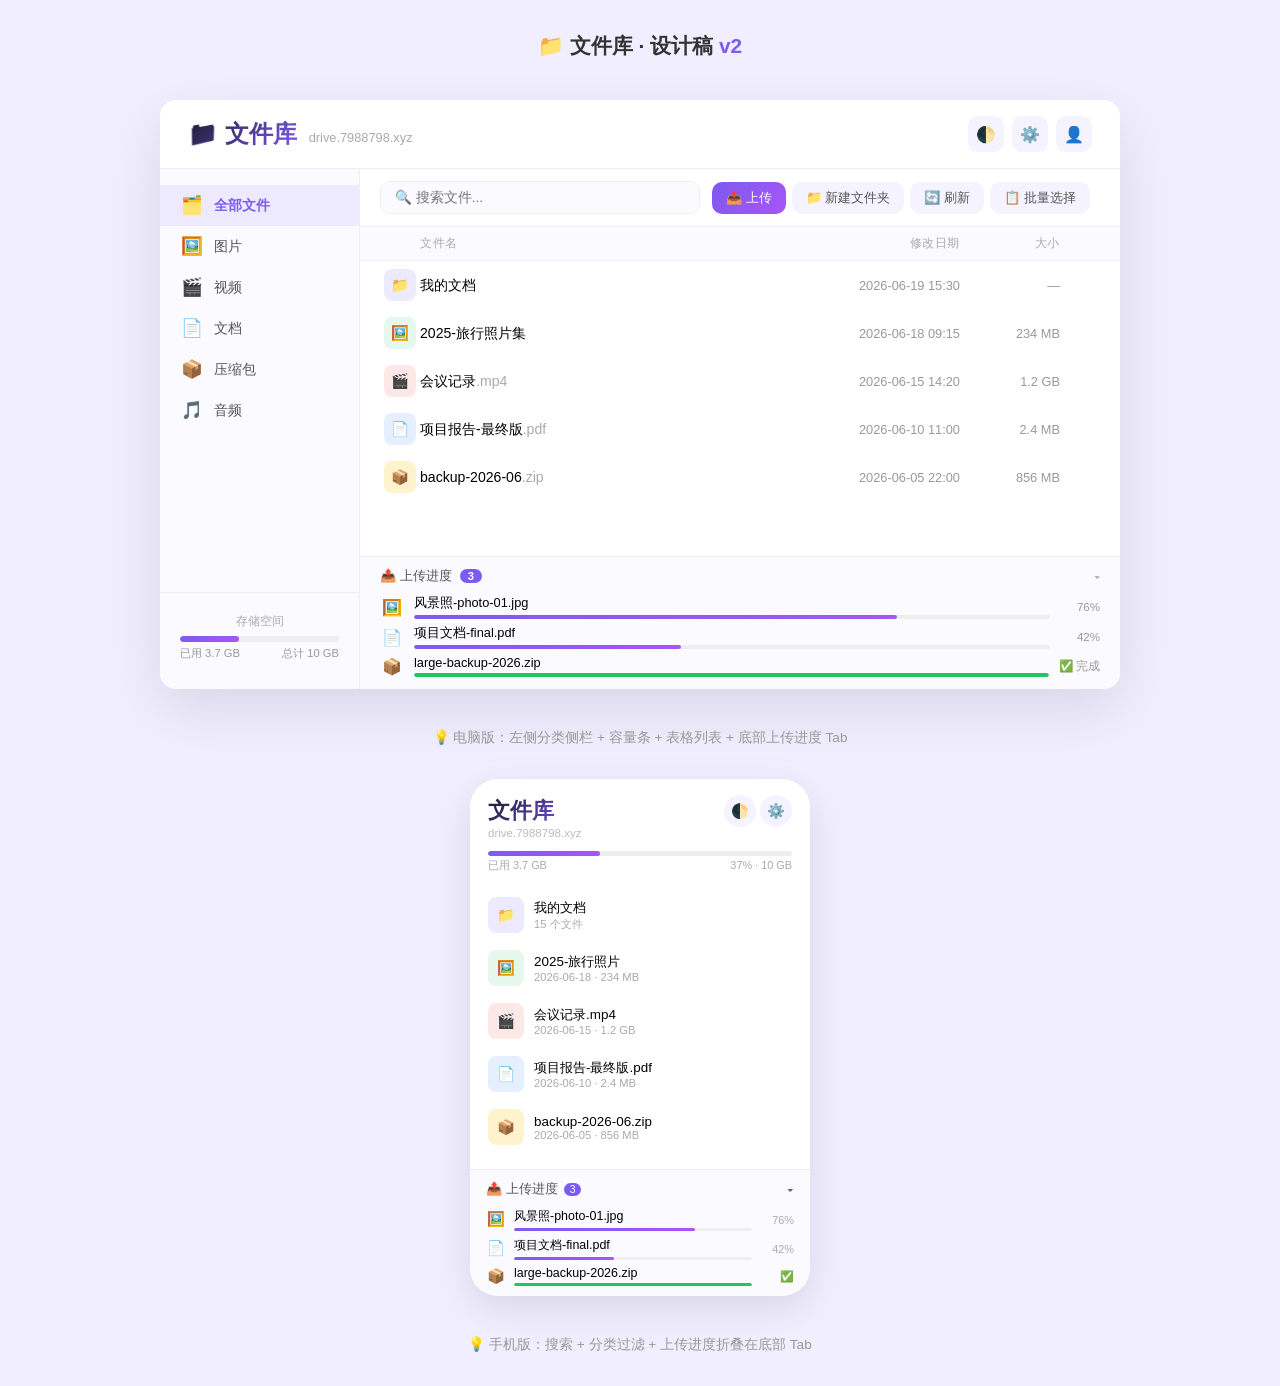
==== 设计稿.html @ 17802f46 "refactor: glassmorphism purple theme + table layout + upload tab + concurrent upload" ====
<!DOCTYPE html>
<html lang="zh-CN">
<head>
<meta charset="UTF-8">
<meta name="viewport" content="width=device-width, initial-scale=1.0">
<title>文件库 · 设计稿 v2</title>
<style>
* { margin: 0; padding: 0; box-sizing: border-box; }
body {
  font-family: -apple-system, BlinkMacSystemFont, "Segoe UI", sans-serif;
  background: #f0eeff;
  padding: 32px;
  display: flex;
  flex-direction: column;
  align-items: center;
  gap: 32px;
}

h2 { font-size: 1.3rem; color: #333; margin-bottom: 8px; }
h2 span { color: #7c5bf0; }

/* ===== Desktop Frame ===== */
.desktop {
  width: 960px;
  background: #fff;
  border-radius: 16px;
  box-shadow: 0 20px 60px rgba(0,0,0,0.1);
  overflow: hidden;
  display: flex;
  flex-direction: column;
}

/* Title Bar */
.d-title-bar {
  display: flex;
  align-items: center;
  justify-content: space-between;
  padding: 16px 28px;
  border-bottom: 1px solid #eee;
}
.d-title-left { display: flex; align-items: baseline; gap: 12px; }
.d-title-left h1 { font-size: 1.5rem; font-weight: 700; background: linear-gradient(135deg, #1a1a2e, #7c5bf0); -webkit-background-clip: text; -webkit-text-fill-color: transparent; }
.d-title-left .domain { font-size: 0.8rem; color: #aaa; }
.d-title-right { display: flex; gap: 8px; }
.d-title-right button {
  width: 36px; height: 36px; border-radius: 10px; border: none; background: #f5f3ff;
  cursor: pointer; display: flex; align-items: center; justify-content: center;
  font-size: 1rem; transition: background 0.2s;
}
.d-title-right button:hover { background: #edeaff; }

/* Main Layout: sidebar + content */
.d-body { display: flex; min-height: 520px; }

/* Sidebar */
.d-sidebar {
  width: 200px;
  background: #fafaff;
  border-right: 1px solid #eee;
  padding: 16px 0;
  display: flex;
  flex-direction: column;
}
.d-sidebar-item {
  display: flex;
  align-items: center;
  gap: 10px;
  padding: 10px 20px;
  font-size: 0.88rem;
  color: #555;
  cursor: pointer;
  transition: all 0.15s;
  border: none;
  background: none;
  text-align: left;
}
.d-sidebar-item:hover { background: #f0eeff; color: #7c5bf0; }
.d-sidebar-item.active { background: #edeaff; color: #7c5bf0; font-weight: 600; }
.d-sidebar-item .icon { font-size: 1.1rem; width: 24px; text-align: center; }

.d-sidebar-spacer { flex: 1; }

/* Storage in sidebar */
.sidebar-storage {
  padding: 12px 20px;
  border-top: 1px solid #eee;
}
.sidebar-storage .label { font-size: 0.75rem; color: #aaa; margin-bottom: 6px; }
.sidebar-storage .bar { height: 6px; background: #eee; border-radius: 3px; overflow: hidden; }
.sidebar-storage .bar div {
  height: 100%; width: 37%;
  background: linear-gradient(90deg, #7c5bf0, #a855f7);
  border-radius: 3px;
}
.sidebar-storage .nums { font-size: 0.7rem; color: #999; margin-top: 4px; display: flex; justify-content: space-between; }

/* Content */
.d-content { flex: 1; display: flex; flex-direction: column; overflow: hidden; }

/* Search + Actions */
.d-toolbar {
  display: flex;
  align-items: center;
  gap: 12px;
  padding: 12px 20px;
  border-bottom: 1px solid #f0eeff;
}
.d-toolbar input {
  flex: 1; max-width: 320px;
  padding: 8px 14px;
  border: 1px solid #eee;
  border-radius: 10px;
  background: #fafaff;
  font-size: 0.85rem;
  outline: none;
}
.d-toolbar input:focus { border-color: #7c5bf0; background: #fff; }

.d-toolbar-btns { display: flex; gap: 6px; }
.d-toolbar-btns button {
  padding: 7px 14px;
  border-radius: 10px;
  border: none;
  background: #f5f3ff;
  cursor: pointer;
  font-size: 0.82rem;
  color: #555;
  display: flex;
  align-items: center;
  gap: 4px;
  transition: all 0.15s;
  white-space: nowrap;
}
.d-toolbar-btns button:hover { background: #edeaff; color: #7c5bf0; }
.d-toolbar-btns button.primary { background: linear-gradient(135deg, #7c5bf0, #a855f7); color: #fff; }

/* File Table */
.d-table {
  flex: 1;
  overflow-y: auto;
}
.d-table-header {
  display: flex;
  padding: 8px 20px;
  font-size: 0.75rem;
  color: #aaa;
  text-transform: uppercase;
  letter-spacing: 0.05em;
  border-bottom: 1px solid #f0eeff;
  background: #fafaff;
}
.d-table-header > div:nth-child(1) { flex: 0 0 40px; } /* icon */
.d-table-header > div:nth-child(2) { flex: 1; }        /* name */
.d-table-header > div:nth-child(3) { flex: 0 0 140px; text-align: right; } /* date */
.d-table-header > div:nth-child(4) { flex: 0 0 100px; text-align: right; } /* size */
.d-table-header > div:nth-child(5) { flex: 0 0 40px; }  /* more */

.d-table-row {
  display: flex;
  align-items: center;
  padding: 8px 20px;
  transition: background 0.15s;
  cursor: pointer;
}
.d-table-row:hover { background: #f8f7ff; }
.d-table-row > div:nth-child(1) { flex: 0 0 40px; display: flex; justify-content: center; }
.d-table-row > div:nth-child(2) { flex: 1; min-width: 0; }
.d-table-row > div:nth-child(3) { flex: 0 0 140px; text-align: right; font-size: 0.8rem; color: #999; }
.d-table-row > div:nth-child(4) { flex: 0 0 100px; text-align: right; font-size: 0.8rem; color: #999; }
.d-table-row > div:nth-child(5) { flex: 0 0 40px; display: flex; justify-content: center; }

.file-icon { width: 32px; height: 32px; border-radius: 8px; display: flex; align-items: center; justify-content: center; font-size: 0.9rem; }
.file-icon.folder { background: #edeaff; }
.file-icon.image { background: #e6f7ed; }
.file-icon.video { background: #fde8e8; }
.file-icon.doc { background: #e6effd; }
.file-icon.zip { background: #fef3cd; }

.file-name { font-weight: 500; font-size: 0.88rem; }
.file-name .ext { color: #aaa; }

.d-table-more {
  width: 28px; height: 28px; border-radius: 50%; border: none;
  background: transparent; cursor: pointer; opacity: 0;
  color: #ccc; display: flex; align-items: center; justify-content: center;
  transition: all 0.15s;
}
.d-table-row:hover .d-table-more { opacity: 1; }
.d-table-more:hover { background: #f0eeff; color: #555; }

/* ===== Bottom Upload Tab ===== */
.d-upload-tab {
  border-top: 1px solid #eee;
  background: #fafaff;
}
.d-upload-tab-header {
  display: flex;
  align-items: center;
  justify-content: space-between;
  padding: 10px 20px;
  cursor: pointer;
  user-select: none;
}
.d-upload-tab-header:hover { background: #f5f3ff; }
.d-upload-tab-header .left { display: flex; align-items: center; gap: 8px; font-size: 0.82rem; color: #555; }
.d-upload-tab-header .left .badge {
  background: #7c5bf0; color: #fff; font-size: 0.7rem;
  padding: 1px 8px; border-radius: 10px; font-weight: 600;
}
.d-upload-tab-header .arrow { font-size: 0.8rem; color: #aaa; transition: transform 0.2s; }
.d-upload-tab-header .arrow.open { transform: rotate(180deg); }

.d-upload-tab-body {
  display: flex;
  flex-direction: column;
  gap: 6px;
  padding: 0 20px 12px;
}
.d-upload-item {
  display: flex;
  align-items: center;
  gap: 10px;
}
.d-upload-item-icon { font-size: 1rem; width: 24px; text-align: center; flex-shrink: 0; }
.d-upload-item-info { flex: 1; min-width: 0; }
.d-upload-item-name { font-size: 0.8rem; white-space: nowrap; overflow: hidden; text-overflow: ellipsis; }
.d-upload-item-bar { height: 4px; background: #eee; border-radius: 2px; margin-top: 3px; overflow: hidden; }
.d-upload-item-bar > div {
  height: 100%;
  width: var(--p, 0%);
  background: linear-gradient(90deg, #7c5bf0, #a855f7);
  border-radius: 2px;
  transition: width 0.3s;
}
.d-upload-item-bar > div.done { background: #22c55e; }
.d-upload-item-status { font-size: 0.72rem; color: #999; flex-shrink: 0; min-width: 40px; text-align: right; }

/* ===== Mobile Frame (reference) ===== */
.mobile-row {
  display: flex;
  gap: 32px;
  align-items: flex-start;
}
.mobile {
  width: 340px;
  background: #fff;
  border-radius: 28px;
  box-shadow: 0 12px 40px rgba(0,0,0,0.1);
  overflow: hidden;
  display: flex;
  flex-direction: column;
}

/* Mobile Title */
.m-title-bar {
  padding: 16px 18px 8px;
  display: flex;
  justify-content: space-between;
  align-items: flex-start;
}
.m-title-left h1 { font-size: 1.4rem; font-weight: 700; background: linear-gradient(135deg, #1a1a2e, #7c5bf0); -webkit-background-clip: text; -webkit-text-fill-color: transparent; }
.m-title-left p { font-size: 0.72rem; color: #bbb; margin-top: 1px; }
.m-title-right { display: flex; gap: 4px; }
.m-title-right button {
  width: 32px; height: 32px; border-radius: 50%; border: none; background: #f5f3ff;
  cursor: pointer; display: flex; align-items: center; justify-content: center; font-size: 0.9rem;
}

/* Mobile Storage */
.m-storage { padding: 4px 18px 12px; }
.m-storage .bar { height: 5px; background: #eee; border-radius: 3px; overflow: hidden; }
.m-storage .bar div { height: 100%; width: 37%; background: linear-gradient(90deg, #7c5bf0, #a855f7); border-radius: 3px; }
.m-storage .nums { display: flex; justify-content: space-between; font-size: 0.68rem; color: #aaa; margin-top: 3px; }

/* Mobile File List */
.m-list { padding: 4px 10px 16px; display: flex; flex-direction: column; gap: 1px; }
.m-item {
  display: flex; align-items: center; gap: 10px; padding: 8px 8px; border-radius: 10px;
  transition: background 0.15s; cursor: pointer;
}
.m-item:hover { background: #f8f7ff; }
.m-item .icon { width: 36px; height: 36px; border-radius: 8px; display: flex; align-items: center; justify-content: center; font-size: 0.9rem; flex-shrink: 0; }
.m-item .icon.folder { background: #edeaff; }
.m-item .info { flex: 1; min-width: 0; }
.m-item .info .name { font-size: 0.84rem; font-weight: 500; white-space: nowrap; overflow: hidden; text-overflow: ellipsis; }
.m-item .info .meta { font-size: 0.7rem; color: #aaa; }
.m-item .more { opacity: 0; width: 24px; height: 24px; border-radius: 50%; border: none; background: transparent; cursor: pointer; color: #ccc; display: flex; align-items: center; justify-content: center; }
.m-item:hover .more { opacity: 1; }

/* Mobile Bottom Upload Tab */
.m-upload-tab {
  border-top: 1px solid #eee;
  background: #fafaff;
}
.m-upload-tab-header {
  display: flex; align-items: center; justify-content: space-between;
  padding: 10px 16px; cursor: pointer; font-size: 0.82rem; color: #555;
}
.m-upload-tab-header .left { display: flex; align-items: center; gap: 6px; }
.m-upload-tab-header .badge { background: #7c5bf0; color: #fff; font-size: 0.65rem; padding: 1px 6px; border-radius: 8px; }

.m-upload-tab-body { padding: 0 16px 10px; display: flex; flex-direction: column; gap: 6px; }
.m-upload-item { display: flex; align-items: center; gap: 8px; }
.m-upload-item .icon { font-size: 0.9rem; width: 20px; text-align: center; }
.m-upload-item .info { flex: 1; min-width: 0; }
.m-upload-item .info .name { font-size: 0.78rem; white-space: nowrap; overflow: hidden; text-overflow: ellipsis; }
.m-upload-item .info .bar { height: 3px; background: #eee; border-radius: 2px; margin-top: 3px; overflow: hidden; }
.m-upload-item .info .bar div { height: 100%; width: var(--p, 0%); background: linear-gradient(90deg, #7c5bf0, #a855f7); border-radius: 2px; }
.m-upload-item .status { font-size: 0.68rem; color: #aaa; min-width: 34px; text-align: right; }

.label { text-align: center; font-size: 0.85rem; color: #999; margin-top: 8px; }
.label strong { color: #7c5bf0; }
</style>
</head>
<body>
  <h2>📁 文件库 · 设计稿 <span>v2</span></h2>

  <!-- Desktop Version -->
  <div class="desktop">
    <!-- Title Bar -->
    <div class="d-title-bar">
      <div class="d-title-left">
        <h1>📁 文件库</h1>
        <span class="domain">drive.7988798.xyz</span>
      </div>
      <div class="d-title-right">
        <button>🌓</button>
        <button>⚙️</button>
        <button>👤</button>
      </div>
    </div>

    <!-- Body -->
    <div class="d-body">
      <!-- Sidebar -->
      <div class="d-sidebar">
        <button class="d-sidebar-item active"><span class="icon">🗂️</span> 全部文件</button>
        <button class="d-sidebar-item"><span class="icon">🖼️</span> 图片</button>
        <button class="d-sidebar-item"><span class="icon">🎬</span> 视频</button>
        <button class="d-sidebar-item"><span class="icon">📄</span> 文档</button>
        <button class="d-sidebar-item"><span class="icon">📦</span> 压缩包</button>
        <button class="d-sidebar-item"><span class="icon">🎵</span> 音频</button>
        <div class="d-sidebar-spacer"></div>
        <div class="sidebar-storage">
          <div class="label">存储空间</div>
          <div class="bar"><div></div></div>
          <div class="nums"><span>已用 3.7 GB</span><span>总计 10 GB</span></div>
        </div>
      </div>

      <!-- Content -->
      <div class="d-content">
        <!-- Toolbar -->
        <div class="d-toolbar">
          <input type="text" placeholder="🔍 搜索文件..." />
          <div class="d-toolbar-btns">
            <button class="primary">📤 上传</button>
            <button>📁 新建文件夹</button>
            <button>🔄 刷新</button>
            <button>📋 批量选择</button>
          </div>
        </div>

        <!-- Table -->
        <div class="d-table">
          <div class="d-table-header">
            <div></div>
            <div>文件名</div>
            <div>修改日期</div>
            <div>大小</div>
            <div></div>
          </div>
          <div class="d-table-row">
            <div><span class="file-icon folder">📁</span></div>
            <div><span class="file-name">我的文档</span></div>
            <div>2026-06-19 15:30</div>
            <div>—</div>
            <div><button class="d-table-more">⋯</button></div>
          </div>
          <div class="d-table-row">
            <div><span class="file-icon image">🖼️</span></div>
            <div><span class="file-name">2025-旅行照片集</span></div>
            <div>2026-06-18 09:15</div>
            <div>234 MB</div>
            <div><button class="d-table-more">⋯</button></div>
          </div>
          <div class="d-table-row">
            <div><span class="file-icon video">🎬</span></div>
            <div><span class="file-name">会议记录<span class="ext">.mp4</span></span></div>
            <div>2026-06-15 14:20</div>
            <div>1.2 GB</div>
            <div><button class="d-table-more">⋯</button></div>
          </div>
          <div class="d-table-row">
            <div><span class="file-icon doc">📄</span></div>
            <div><span class="file-name">项目报告-最终版<span class="ext">.pdf</span></span></div>
            <div>2026-06-10 11:00</div>
            <div>2.4 MB</div>
            <div><button class="d-table-more">⋯</button></div>
          </div>
          <div class="d-table-row">
            <div><span class="file-icon zip">📦</span></div>
            <div><span class="file-name">backup-2026-06<span class="ext">.zip</span></span></div>
            <div>2026-06-05 22:00</div>
            <div>856 MB</div>
            <div><button class="d-table-more">⋯</button></div>
          </div>
        </div>

        <!-- Bottom Upload Tab -->
        <div class="d-upload-tab">
          <div class="d-upload-tab-header">
            <div class="left">
              📤 上传进度 <span class="badge">3</span>
            </div>
            <span class="arrow">▾</span>
          </div>
          <div class="d-upload-tab-body">
            <div class="d-upload-item">
              <span class="d-upload-item-icon">🖼️</span>
              <div class="d-upload-item-info">
                <div class="d-upload-item-name">风景照-photo-01.jpg</div>
                <div class="d-upload-item-bar"><div style="--p: 76%"></div></div>
              </div>
              <span class="d-upload-item-status">76%</span>
            </div>
            <div class="d-upload-item">
              <span class="d-upload-item-icon">📄</span>
              <div class="d-upload-item-info">
                <div class="d-upload-item-name">项目文档-final.pdf</div>
                <div class="d-upload-item-bar"><div style="--p: 42%"></div></div>
              </div>
              <span class="d-upload-item-status">42%</span>
            </div>
            <div class="d-upload-item">
              <span class="d-upload-item-icon">📦</span>
              <div class="d-upload-item-info">
                <div class="d-upload-item-name">large-backup-2026.zip</div>
                <div class="d-upload-item-bar"><div class="done" style="--p: 100%"></div></div>
              </div>
              <span class="d-upload-item-status">✅ 完成</span>
            </div>
          </div>
        </div>
      </div>
    </div>
  </div>

  <p class="label">💡 电脑版：左侧分类侧栏 + 容量条 + 表格列表 + 底部上传进度 Tab</p>

  <!-- Mobile Version -->
  <div class="mobile-row">
    <div class="mobile">
      <div class="m-title-bar">
        <div class="m-title-left">
          <h1>文件库</h1>
          <p>drive.7988798.xyz</p>
        </div>
        <div class="m-title-right">
          <button>🌓</button>
          <button>⚙️</button>
        </div>
      </div>
      <div class="m-storage">
        <div class="bar"><div></div></div>
        <div class="nums"><span>已用 3.7 GB</span><span>37% · 10 GB</span></div>
      </div>
      <div class="m-list">
        <div class="m-item">
          <span class="icon folder">📁</span>
          <div class="info"><div class="name">我的文档</div><div class="meta">15 个文件</div></div>
          <button class="more">⋯</button>
        </div>
        <div class="m-item">
          <span class="icon" style="background:#e6f7ed;">🖼️</span>
          <div class="info"><div class="name">2025-旅行照片</div><div class="meta">2026-06-18 · 234 MB</div></div>
          <button class="more">⋯</button>
        </div>
        <div class="m-item">
          <span class="icon" style="background:#fde8e8;">🎬</span>
          <div class="info"><div class="name">会议记录.mp4</div><div class="meta">2026-06-15 · 1.2 GB</div></div>
          <button class="more">⋯</button>
        </div>
        <div class="m-item">
          <span class="icon" style="background:#e6effd;">📄</span>
          <div class="info"><div class="name">项目报告-最终版.pdf</div><div class="meta">2026-06-10 · 2.4 MB</div></div>
          <button class="more">⋯</button>
        </div>
        <div class="m-item">
          <span class="icon" style="background:#fef3cd;">📦</span>
          <div class="info"><div class="name">backup-2026-06.zip</div><div class="meta">2026-06-05 · 856 MB</div></div>
          <button class="more">⋯</button>
        </div>
      </div>
      <!-- Mobile Upload Tab -->
      <div class="m-upload-tab">
        <div class="m-upload-tab-header">
          <div class="left">📤 上传进度 <span class="badge">3</span></div>
          <span>▾</span>
        </div>
        <div class="m-upload-tab-body">
          <div class="m-upload-item">
            <span class="icon">🖼️</span>
            <div class="info"><div class="name">风景照-photo-01.jpg</div><div class="bar"><div style="--p:76%"></div></div></div>
            <span class="status">76%</span>
          </div>
          <div class="m-upload-item">
            <span class="icon">📄</span>
            <div class="info"><div class="name">项目文档-final.pdf</div><div class="bar"><div style="--p:42%"></div></div></div>
            <span class="status">42%</span>
          </div>
          <div class="m-upload-item">
            <span class="icon">📦</span>
            <div class="info"><div class="name">large-backup-2026.zip</div><div class="bar"><div style="--p:100%; background:#22c55e; border-radius:2px; width:100%; height:100%;"></div></div></div>
            <span class="status">✅</span>
          </div>
        </div>
      </div>
    </div>
  </div>

  <p class="label">💡 手机版：搜索 + 分类过滤 + 上传进度折叠在底部 Tab</p>
</body>
</html>
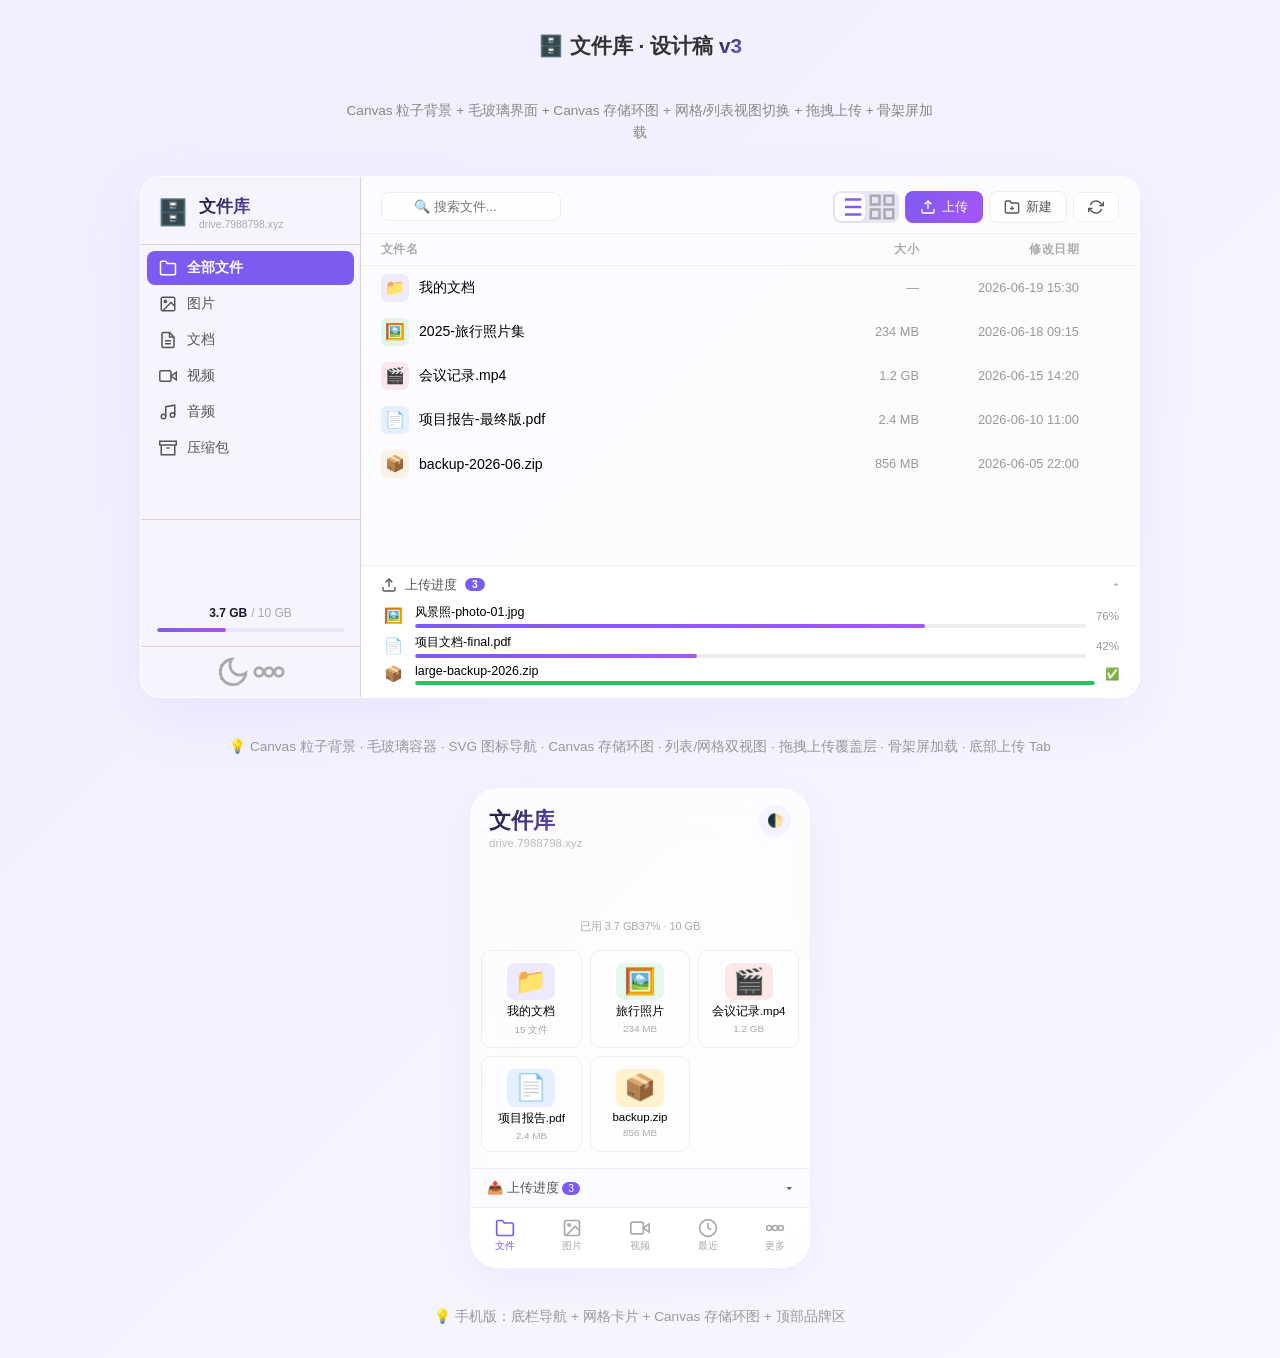
==== commit 782931ae: "redesign: canvas particle bg + glassmorphism + grid/list view + skeleton + toast + storage chart" ====
--- a/设计稿.html
+++ b/设计稿.html
@@ -3,442 +3,401 @@
 <head>
 <meta charset="UTF-8">
 <meta name="viewport" content="width=device-width, initial-scale=1.0">
-<title>文件库 · 设计稿 v2</title>
+<title>文件库 · 设计稿 v3</title>
 <style>
 * { margin: 0; padding: 0; box-sizing: border-box; }
 body {
   font-family: -apple-system, BlinkMacSystemFont, "Segoe UI", sans-serif;
-  background: #f0eeff;
+  background: linear-gradient(135deg, #f0eeff 0%, #f8f7ff 100%);
   padding: 32px;
   display: flex;
   flex-direction: column;
   align-items: center;
   gap: 32px;
 }
-
 h2 { font-size: 1.3rem; color: #333; margin-bottom: 8px; }
-h2 span { color: #7c5bf0; }
+h2 span { background: linear-gradient(135deg, #1a1a2e, #7c5bf0); -webkit-background-clip: text; -webkit-text-fill-color: transparent; }
+.desc { text-align: center; font-size: 0.85rem; color: #888; max-width: 600px; line-height: 1.6; }
 
 /* ===== Desktop Frame ===== */
 .desktop {
-  width: 960px;
-  background: #fff;
-  border-radius: 16px;
-  box-shadow: 0 20px 60px rgba(0,0,0,0.1);
+  width: 1000px;
+  background: color-mix(in oklch, white 72%, transparent);
+  backdrop-filter: blur(20px);
+  border-radius: 20px;
+  box-shadow: 0 20px 60px rgba(124, 91, 240, 0.08);
   overflow: hidden;
   display: flex;
   flex-direction: column;
-}
-
-/* Title Bar */
-.d-title-bar {
-  display: flex;
-  align-items: center;
-  justify-content: space-between;
-  padding: 16px 28px;
-  border-bottom: 1px solid #eee;
-}
-.d-title-left { display: flex; align-items: baseline; gap: 12px; }
-.d-title-left h1 { font-size: 1.5rem; font-weight: 700; background: linear-gradient(135deg, #1a1a2e, #7c5bf0); -webkit-background-clip: text; -webkit-text-fill-color: transparent; }
-.d-title-left .domain { font-size: 0.8rem; color: #aaa; }
-.d-title-right { display: flex; gap: 8px; }
-.d-title-right button {
-  width: 36px; height: 36px; border-radius: 10px; border: none; background: #f5f3ff;
-  cursor: pointer; display: flex; align-items: center; justify-content: center;
-  font-size: 1rem; transition: background 0.2s;
-}
-.d-title-right button:hover { background: #edeaff; }
-
-/* Main Layout: sidebar + content */
+  border: 1px solid rgba(255,255,255,0.5);
+}
+
 .d-body { display: flex; min-height: 520px; }
 
-/* Sidebar */
+/* ===== Sidebar ===== */
 .d-sidebar {
-  width: 200px;
-  background: #fafaff;
-  border-right: 1px solid #eee;
-  padding: 16px 0;
+  width: 220px;
+  background: color-mix(in oklch, #f0eeff 60%, transparent);
+  border-right: 1px solid color-mix(in oklch, #7c5bf0 10%, #e0e0e0);
+  padding: 0;
   display: flex;
   flex-direction: column;
 }
+.d-sidebar-brand {
+  display: flex; align-items: center; gap: 10px;
+  padding: 18px 16px 14px; border-bottom: 1px solid color-mix(in oklch, #7c5bf0 10%, #e0e0e0);
+}
+.d-sidebar-brand .icon { font-size: 1.6rem; }
+.d-sidebar-brand .title { font-size: 1.05rem; font-weight: 700; background: linear-gradient(135deg, #1a1a2e, #7c5bf0); -webkit-background-clip: text; -webkit-text-fill-color: transparent; }
+.d-sidebar-brand .domain { font-size: 0.65rem; color: #aaa; display: block; margin-top: 1px; }
+
+.d-sidebar-nav { flex: 1; padding: 6px; display: flex; flex-direction: column; gap: 2px; }
 .d-sidebar-item {
-  display: flex;
-  align-items: center;
-  gap: 10px;
-  padding: 10px 20px;
-  font-size: 0.88rem;
-  color: #555;
-  cursor: pointer;
-  transition: all 0.15s;
-  border: none;
-  background: none;
-  text-align: left;
-}
-.d-sidebar-item:hover { background: #f0eeff; color: #7c5bf0; }
-.d-sidebar-item.active { background: #edeaff; color: #7c5bf0; font-weight: 600; }
-.d-sidebar-item .icon { font-size: 1.1rem; width: 24px; text-align: center; }
+  display: flex; align-items: center; gap: 10px; padding: 8px 12px;
+  border-radius: 8px; font-size: 0.85rem; color: #555;
+  cursor: pointer; transition: all 0.15s; border: none; background: none; text-align: left;
+}
+.d-sidebar-item:hover { background: color-mix(in oklch, #7c5bf0 10%, transparent); color: #7c5bf0; }
+.d-sidebar-item.active { background: #7c5bf0; color: #fff; font-weight: 600; }
+.d-sidebar-item svg { width: 18px; height: 18px; flex-shrink: 0; }
 
 .d-sidebar-spacer { flex: 1; }
 
-/* Storage in sidebar */
-.sidebar-storage {
-  padding: 12px 20px;
-  border-top: 1px solid #eee;
-}
-.sidebar-storage .label { font-size: 0.75rem; color: #aaa; margin-bottom: 6px; }
-.sidebar-storage .bar { height: 6px; background: #eee; border-radius: 3px; overflow: hidden; }
-.sidebar-storage .bar div {
-  height: 100%; width: 37%;
-  background: linear-gradient(90deg, #7c5bf0, #a855f7);
-  border-radius: 3px;
-}
-.sidebar-storage .nums { font-size: 0.7rem; color: #999; margin-top: 4px; display: flex; justify-content: space-between; }
-
-/* Content */
+.d-sidebar-storage {
+  padding: 14px 16px; border-top: 1px solid color-mix(in oklch, #7c5bf0 10%, #e0e0e0);
+  display: flex; flex-direction: column; align-items: center; gap: 8px;
+}
+.d-storage-canvas { width: 64px; height: 64px; }
+.d-storage-info { display: flex; gap: 4px; font-size: 0.75rem; }
+.d-storage-info .used { color: #1a1a2e; font-weight: 600; }
+.d-storage-info .total { color: #aaa; }
+.d-storage-bar { width: 100%; height: 4px; background: #e8e5f8; border-radius: 3px; overflow: hidden; }
+.d-storage-bar div { height: 100%; width: 37%; background: linear-gradient(90deg, #7c5bf0, #a855f7); border-radius: 3px; transition: width 0.5s; }
+
+.d-sidebar-footer {
+  display: flex; gap: 2px; padding: 8px 12px; border-top: 1px solid color-mix(in oklch, #7c5bf0 10%, #e0e0e0); justify-content: center;
+}
+.d-sidebar-footer button {
+  width: 34px; height: 34px; border-radius: 8px; border: none; background: transparent; cursor: pointer;
+  display: flex; align-items: center; justify-content: center; color: #aaa; transition: all 0.15s;
+}
+.d-sidebar-footer button:hover { background: color-mix(in oklch, #7c5bf0 10%, transparent); color: #7c5bf0; }
+
+/* ===== Content ===== */
 .d-content { flex: 1; display: flex; flex-direction: column; overflow: hidden; }
 
-/* Search + Actions */
+/* Toolbar */
 .d-toolbar {
-  display: flex;
-  align-items: center;
-  gap: 12px;
-  padding: 12px 20px;
-  border-bottom: 1px solid #f0eeff;
+  display: flex; align-items: center; gap: 12px;
+  padding: 14px 20px 10px; border-bottom: 1px solid #f0eeff;
 }
 .d-toolbar input {
-  flex: 1; max-width: 320px;
-  padding: 8px 14px;
-  border: 1px solid #eee;
-  border-radius: 10px;
-  background: #fafaff;
-  font-size: 0.85rem;
-  outline: none;
-}
-.d-toolbar input:focus { border-color: #7c5bf0; background: #fff; }
-
-.d-toolbar-btns { display: flex; gap: 6px; }
-.d-toolbar-btns button {
-  padding: 7px 14px;
-  border-radius: 10px;
-  border: none;
-  background: #f5f3ff;
-  cursor: pointer;
-  font-size: 0.82rem;
-  color: #555;
-  display: flex;
-  align-items: center;
-  gap: 4px;
-  transition: all 0.15s;
-  white-space: nowrap;
-}
-.d-toolbar-btns button:hover { background: #edeaff; color: #7c5bf0; }
-.d-toolbar-btns button.primary { background: linear-gradient(135deg, #7c5bf0, #a855f7); color: #fff; }
-
-/* File Table */
-.d-table {
-  flex: 1;
-  overflow-y: auto;
-}
+  padding: 6px 12px 6px 32px;
+  border: 1px solid #eee; border-radius: 8px;
+  background: color-mix(in oklch, white 70%, transparent);
+  font-size: 0.82rem; outline: none; width: 180px; transition: all 0.2s;
+}
+.d-toolbar input:focus { border-color: #7c5bf0; width: 220px; background: #fff; }
+
+.d-toolbar-btns { display: flex; gap: 6px; margin-left: auto; align-items: center; }
+
+.d-view-toggle {
+  display: flex; gap: 2px; background: #e8e5f8; border-radius: 8px; padding: 2px;
+}
+.d-view-toggle button {
+  width: 30px; height: 28px; border-radius: 6px; border: none;
+  display: flex; align-items: center; justify-content: center; cursor: pointer;
+  color: #aaa; background: transparent; transition: all 0.15s;
+}
+.d-view-toggle button.active { background: #fff; color: #7c5bf0; box-shadow: 0 1px 3px rgba(0,0,0,0.06); }
+
+.d-toolbar-btns .btn {
+  padding: 6px 14px; border-radius: 8px; border: 1px solid #eee;
+  background: color-mix(in oklch, white 70%, transparent); cursor: pointer;
+  font-size: 0.82rem; color: #555; display: flex; align-items: center; gap: 6px; transition: all 0.15s; white-space: nowrap;
+}
+.d-toolbar-btns .btn:hover { background: color-mix(in oklch, #7c5bf0 10%, transparent); border-color: #7c5bf0; color: #7c5bf0; }
+.d-toolbar-btns .btn.primary { background: linear-gradient(135deg, #7c5bf0, #a855f7); color: #fff; border-color: transparent; }
+.d-toolbar-btns .btn svg { width: 16px; height: 16px; }
+
+/* File List */
+.d-table { flex: 1; overflow-y: auto; }
 .d-table-header {
-  display: flex;
-  padding: 8px 20px;
-  font-size: 0.75rem;
-  color: #aaa;
-  text-transform: uppercase;
-  letter-spacing: 0.05em;
-  border-bottom: 1px solid #f0eeff;
-  background: #fafaff;
-}
-.d-table-header > div:nth-child(1) { flex: 0 0 40px; } /* icon */
-.d-table-header > div:nth-child(2) { flex: 1; }        /* name */
-.d-table-header > div:nth-child(3) { flex: 0 0 140px; text-align: right; } /* date */
-.d-table-header > div:nth-child(4) { flex: 0 0 100px; text-align: right; } /* size */
-.d-table-header > div:nth-child(5) { flex: 0 0 40px; }  /* more */
+  display: flex; padding: 8px 20px; font-size: 0.72rem; color: #aaa;
+  font-weight: 600; text-transform: uppercase; letter-spacing: 0.04em;
+  border-bottom: 1px solid color-mix(in oklch, #eee 80%, transparent);
+}
+.d-table-header > div:nth-child(1) { flex: 1; }
+.d-table-header > div:nth-child(2) { flex: 0 0 100px; text-align: right; }
+.d-table-header > div:nth-child(3) { flex: 0 0 160px; text-align: right; }
+.d-table-header > div:nth-child(4) { flex: 0 0 40px; }
 
 .d-table-row {
-  display: flex;
-  align-items: center;
-  padding: 8px 20px;
-  transition: background 0.15s;
-  cursor: pointer;
-}
-.d-table-row:hover { background: #f8f7ff; }
-.d-table-row > div:nth-child(1) { flex: 0 0 40px; display: flex; justify-content: center; }
-.d-table-row > div:nth-child(2) { flex: 1; min-width: 0; }
-.d-table-row > div:nth-child(3) { flex: 0 0 140px; text-align: right; font-size: 0.8rem; color: #999; }
-.d-table-row > div:nth-child(4) { flex: 0 0 100px; text-align: right; font-size: 0.8rem; color: #999; }
-.d-table-row > div:nth-child(5) { flex: 0 0 40px; display: flex; justify-content: center; }
-
-.file-icon { width: 32px; height: 32px; border-radius: 8px; display: flex; align-items: center; justify-content: center; font-size: 0.9rem; }
-.file-icon.folder { background: #edeaff; }
-.file-icon.image { background: #e6f7ed; }
-.file-icon.video { background: #fde8e8; }
-.file-icon.doc { background: #e6effd; }
-.file-icon.zip { background: #fef3cd; }
+  display: flex; align-items: center; padding: 8px 20px; border-radius: 8px;
+  cursor: pointer; transition: all 0.12s;
+}
+.d-table-row:hover { background: color-mix(in oklch, #7c5bf0 6%, transparent); }
+.d-table-row > div:nth-child(1) { flex: 1; display: flex; align-items: center; gap: 10px; min-width: 0; }
+.d-table-row > div:nth-child(2) { flex: 0 0 100px; text-align: right; font-size: 0.8rem; color: #999; }
+.d-table-row > div:nth-child(3) { flex: 0 0 160px; text-align: right; font-size: 0.8rem; color: #999; }
+.d-table-row > div:nth-child(4) { flex: 0 0 40px; display: flex; justify-content: center; }
+
+.file-icon { width: 28px; height: 28px; border-radius: 6px; display: flex; align-items: center; justify-content: center; font-size: 1rem; }
+.file-icon.folder { background: color-mix(in oklch, #7c5bf0 10%, transparent); }
+.file-icon.image { background: color-mix(in oklch, #22c55e 12%, transparent); }
+.file-icon.video { background: color-mix(in oklch, #ef4444 10%, transparent); }
+.file-icon.doc { background: color-mix(in oklch, #3b82f6 10%, transparent); }
+.file-icon.zip { background: color-mix(in oklch, #f59e0b 10%, transparent); }
 
 .file-name { font-weight: 500; font-size: 0.88rem; }
-.file-name .ext { color: #aaa; }
 
 .d-table-more {
-  width: 28px; height: 28px; border-radius: 50%; border: none;
-  background: transparent; cursor: pointer; opacity: 0;
-  color: #ccc; display: flex; align-items: center; justify-content: center;
-  transition: all 0.15s;
+  width: 28px; height: 28px; border-radius: 50%; border: none; background: transparent;
+  cursor: pointer; color: #ccc; opacity: 0; font-size: 1rem; transition: all 0.15s;
+  display: flex; align-items: center; justify-content: center;
 }
 .d-table-row:hover .d-table-more { opacity: 1; }
 .d-table-more:hover { background: #f0eeff; color: #555; }
 
-/* ===== Bottom Upload Tab ===== */
+/* Upload Tab */
 .d-upload-tab {
-  border-top: 1px solid #eee;
-  background: #fafaff;
+  border-top: 1px solid color-mix(in oklch, #eee 80%, transparent);
+  background: color-mix(in oklch, white 75%, transparent);
+  backdrop-filter: blur(8px);
 }
 .d-upload-tab-header {
-  display: flex;
-  align-items: center;
-  justify-content: space-between;
-  padding: 10px 20px;
-  cursor: pointer;
-  user-select: none;
-}
-.d-upload-tab-header:hover { background: #f5f3ff; }
+  display: flex; align-items: center; justify-content: space-between;
+  padding: 10px 20px; cursor: pointer;
+}
+.d-upload-tab-header:hover { background: color-mix(in oklch, #7c5bf0 6%, transparent); }
 .d-upload-tab-header .left { display: flex; align-items: center; gap: 8px; font-size: 0.82rem; color: #555; }
-.d-upload-tab-header .left .badge {
-  background: #7c5bf0; color: #fff; font-size: 0.7rem;
-  padding: 1px 8px; border-radius: 10px; font-weight: 600;
-}
-.d-upload-tab-header .arrow { font-size: 0.8rem; color: #aaa; transition: transform 0.2s; }
+.d-upload-tab-header .left .badge { background: #7c5bf0; color: #fff; font-size: 0.65rem; padding: 1px 7px; border-radius: 10px; font-weight: 600; }
+.d-upload-tab-header .arrow { font-size: 0.75rem; color: #aaa; transition: transform 0.2s; }
 .d-upload-tab-header .arrow.open { transform: rotate(180deg); }
 
-.d-upload-tab-body {
-  display: flex;
-  flex-direction: column;
-  gap: 6px;
-  padding: 0 20px 12px;
-}
-.d-upload-item {
-  display: flex;
-  align-items: center;
-  gap: 10px;
-}
-.d-upload-item-icon { font-size: 1rem; width: 24px; text-align: center; flex-shrink: 0; }
-.d-upload-item-info { flex: 1; min-width: 0; }
-.d-upload-item-name { font-size: 0.8rem; white-space: nowrap; overflow: hidden; text-overflow: ellipsis; }
-.d-upload-item-bar { height: 4px; background: #eee; border-radius: 2px; margin-top: 3px; overflow: hidden; }
-.d-upload-item-bar > div {
-  height: 100%;
-  width: var(--p, 0%);
-  background: linear-gradient(90deg, #7c5bf0, #a855f7);
-  border-radius: 2px;
-  transition: width 0.3s;
-}
-.d-upload-item-bar > div.done { background: #22c55e; }
-.d-upload-item-status { font-size: 0.72rem; color: #999; flex-shrink: 0; min-width: 40px; text-align: right; }
-
-/* ===== Mobile Frame (reference) ===== */
-.mobile-row {
-  display: flex;
-  gap: 32px;
-  align-items: flex-start;
-}
+.d-upload-tab-body { padding: 0 20px 12px; display: flex; flex-direction: column; gap: 6px; }
+.d-upload-item { display: flex; align-items: center; gap: 10px; }
+.d-upload-item .icon { font-size: 0.95rem; width: 24px; text-align: center; flex-shrink: 0; }
+.d-upload-item .info { flex: 1; min-width: 0; }
+.d-upload-item .info .name { font-size: 0.78rem; white-space: nowrap; overflow: hidden; text-overflow: ellipsis; }
+.d-upload-item .info .bar { height: 4px; background: #eee; border-radius: 2px; margin-top: 3px; overflow: hidden; }
+.d-upload-item .info .bar div { height: 100%; background: linear-gradient(90deg, #7c5bf0, #a855f7); border-radius: 2px; transition: width 0.3s; }
+.d-upload-item .info .bar div.done { background: #22c55e; }
+
+/* ===== Mobile Frame ===== */
+.mobile-row { display: flex; gap: 32px; align-items: flex-start; }
 .mobile {
   width: 340px;
-  background: #fff;
+  background: color-mix(in oklch, white 75%, transparent);
+  backdrop-filter: blur(20px);
   border-radius: 28px;
-  box-shadow: 0 12px 40px rgba(0,0,0,0.1);
+  box-shadow: 0 12px 40px rgba(124, 91, 240, 0.06);
   overflow: hidden;
   display: flex;
   flex-direction: column;
-}
-
-/* Mobile Title */
-.m-title-bar {
+  border: 1px solid rgba(255,255,255,0.4);
+}
+
+.m-title {
   padding: 16px 18px 8px;
-  display: flex;
-  justify-content: space-between;
-  align-items: flex-start;
-}
-.m-title-left h1 { font-size: 1.4rem; font-weight: 700; background: linear-gradient(135deg, #1a1a2e, #7c5bf0); -webkit-background-clip: text; -webkit-text-fill-color: transparent; }
-.m-title-left p { font-size: 0.72rem; color: #bbb; margin-top: 1px; }
-.m-title-right { display: flex; gap: 4px; }
-.m-title-right button {
-  width: 32px; height: 32px; border-radius: 50%; border: none; background: #f5f3ff;
-  cursor: pointer; display: flex; align-items: center; justify-content: center; font-size: 0.9rem;
-}
-
-/* Mobile Storage */
-.m-storage { padding: 4px 18px 12px; }
-.m-storage .bar { height: 5px; background: #eee; border-radius: 3px; overflow: hidden; }
-.m-storage .bar div { height: 100%; width: 37%; background: linear-gradient(90deg, #7c5bf0, #a855f7); border-radius: 3px; }
-.m-storage .nums { display: flex; justify-content: space-between; font-size: 0.68rem; color: #aaa; margin-top: 3px; }
-
-/* Mobile File List */
-.m-list { padding: 4px 10px 16px; display: flex; flex-direction: column; gap: 1px; }
+  display: flex; justify-content: space-between;
+}
+.m-title h1 { font-size: 1.4rem; background: linear-gradient(135deg, #1a1a2e, #7c5bf0); -webkit-background-clip: text; -webkit-text-fill-color: transparent; }
+.m-title p { font-size: 0.72rem; color: #bbb; margin-top: 1px; }
+.m-title button { width: 32px; height: 32px; border-radius: 50%; border: none; background: #f5f3ff; cursor: pointer; }
+
+.m-storage { padding: 4px 18px 12px; display: flex; flex-direction: column; align-items: center; }
+.m-storage canvas { width: 56px; height: 56px; }
+.m-storage .nums { font-size: 0.68rem; color: #aaa; margin-top: 3px; }
+
+.m-list {
+  padding: 4px 10px 16px;
+  display: grid;
+  grid-template-columns: repeat(auto-fill, minmax(100px, 1fr));
+  gap: 8px;
+}
 .m-item {
-  display: flex; align-items: center; gap: 10px; padding: 8px 8px; border-radius: 10px;
-  transition: background 0.15s; cursor: pointer;
-}
-.m-item:hover { background: #f8f7ff; }
-.m-item .icon { width: 36px; height: 36px; border-radius: 8px; display: flex; align-items: center; justify-content: center; font-size: 0.9rem; flex-shrink: 0; }
-.m-item .icon.folder { background: #edeaff; }
-.m-item .info { flex: 1; min-width: 0; }
-.m-item .info .name { font-size: 0.84rem; font-weight: 500; white-space: nowrap; overflow: hidden; text-overflow: ellipsis; }
-.m-item .info .meta { font-size: 0.7rem; color: #aaa; }
-.m-item .more { opacity: 0; width: 24px; height: 24px; border-radius: 50%; border: none; background: transparent; cursor: pointer; color: #ccc; display: flex; align-items: center; justify-content: center; }
-.m-item:hover .more { opacity: 1; }
-
-/* Mobile Bottom Upload Tab */
+  display: flex; flex-direction: column; align-items: center; gap: 4px;
+  padding: 12px 6px 10px; border-radius: 10px; border: 1px solid #eee;
+  transition: all 0.15s; cursor: pointer;
+}
+.m-item:hover { background: #f8f7ff; border-color: #7c5bf0; }
+.m-item .icon { font-size: 1.6rem; line-height: 1; min-height: 36px; }
+.m-item .name { font-size: 0.72rem; font-weight: 500; text-align: center; overflow: hidden; text-overflow: ellipsis; max-width: 100%; white-space: nowrap; }
+.m-item .meta { font-size: 0.62rem; color: #aaa; }
+
 .m-upload-tab {
   border-top: 1px solid #eee;
-  background: #fafaff;
+  background: color-mix(in oklch, #fafaff 70%, transparent);
 }
 .m-upload-tab-header {
   display: flex; align-items: center; justify-content: space-between;
   padding: 10px 16px; cursor: pointer; font-size: 0.82rem; color: #555;
 }
-.m-upload-tab-header .left { display: flex; align-items: center; gap: 6px; }
-.m-upload-tab-header .badge { background: #7c5bf0; color: #fff; font-size: 0.65rem; padding: 1px 6px; border-radius: 8px; }
-
-.m-upload-tab-body { padding: 0 16px 10px; display: flex; flex-direction: column; gap: 6px; }
-.m-upload-item { display: flex; align-items: center; gap: 8px; }
-.m-upload-item .icon { font-size: 0.9rem; width: 20px; text-align: center; }
-.m-upload-item .info { flex: 1; min-width: 0; }
-.m-upload-item .info .name { font-size: 0.78rem; white-space: nowrap; overflow: hidden; text-overflow: ellipsis; }
-.m-upload-item .info .bar { height: 3px; background: #eee; border-radius: 2px; margin-top: 3px; overflow: hidden; }
-.m-upload-item .info .bar div { height: 100%; width: var(--p, 0%); background: linear-gradient(90deg, #7c5bf0, #a855f7); border-radius: 2px; }
-.m-upload-item .status { font-size: 0.68rem; color: #aaa; min-width: 34px; text-align: right; }
+
+.m-bottom-nav {
+  display: flex; border-top: 1px solid #eee; padding: 6px 0 10px;
+  background: color-mix(in oklch, white 85%, transparent);
+  backdrop-filter: blur(12px);
+}
+.m-bottom-nav a {
+  flex: 1; display: flex; flex-direction: column; align-items: center;
+  gap: 2px; padding: 4px 0; font-size: 0.6rem; color: #aaa; cursor: pointer; text-decoration: none;
+}
+.m-bottom-nav a.active { color: #7c5bf0; }
+.m-bottom-nav svg { width: 20px; height: 20px; }
 
 .label { text-align: center; font-size: 0.85rem; color: #999; margin-top: 8px; }
 .label strong { color: #7c5bf0; }
+hr { border: none; border-top: 1px solid #ddd; width: 100%; }
 </style>
 </head>
 <body>
-  <h2>📁 文件库 · 设计稿 <span>v2</span></h2>
-
-  <!-- Desktop Version -->
+  <h2>🗄️ 文件库 · 设计稿 <span>v3</span></h2>
+  <p class="desc">Canvas 粒子背景 + 毛玻璃界面 + Canvas 存储环图 + 网格/列表视图切换 + 拖拽上传 + 骨架屏加载</p>
+
   <div class="desktop">
-    <!-- Title Bar -->
-    <div class="d-title-bar">
-      <div class="d-title-left">
-        <h1>📁 文件库</h1>
-        <span class="domain">drive.7988798.xyz</span>
-      </div>
-      <div class="d-title-right">
-        <button>🌓</button>
-        <button>⚙️</button>
-        <button>👤</button>
-      </div>
-    </div>
-
-    <!-- Body -->
     <div class="d-body">
-      <!-- Sidebar -->
       <div class="d-sidebar">
-        <button class="d-sidebar-item active"><span class="icon">🗂️</span> 全部文件</button>
-        <button class="d-sidebar-item"><span class="icon">🖼️</span> 图片</button>
-        <button class="d-sidebar-item"><span class="icon">🎬</span> 视频</button>
-        <button class="d-sidebar-item"><span class="icon">📄</span> 文档</button>
-        <button class="d-sidebar-item"><span class="icon">📦</span> 压缩包</button>
-        <button class="d-sidebar-item"><span class="icon">🎵</span> 音频</button>
+        <div class="d-sidebar-brand">
+          <span class="icon">🗄️</span>
+          <div>
+            <div class="title">文件库</div>
+            <span class="domain">drive.7988798.xyz</span>
+          </div>
+        </div>
+
+        <div class="d-sidebar-nav">
+          <div class="d-sidebar-item active">
+            <svg viewBox="0 0 24 24" fill="none" stroke="currentColor" stroke-width="2"><path d="M22 19a2 2 0 0 1-2 2H4a2 2 0 0 1-2-2V5a2 2 0 0 1 2-2h5l2 3h9a2 2 0 0 1 2 2z"/></svg>
+            全部文件
+          </div>
+          <div class="d-sidebar-item">
+            <svg viewBox="0 0 24 24" fill="none" stroke="currentColor" stroke-width="2"><rect x="3" y="3" width="18" height="18" rx="2"/><circle cx="8.5" cy="8.5" r="1.5"/><polyline points="21 15 16 10 5 21"/></svg>
+            图片
+          </div>
+          <div class="d-sidebar-item">
+            <svg viewBox="0 0 24 24" fill="none" stroke="currentColor" stroke-width="2"><path d="M14 2H6a2 2 0 0 0-2 2v16a2 2 0 0 0 2 2h12a2 2 0 0 0 2-2V8z"/><polyline points="14 2 14 8 20 8"/><line x1="16" y1="13" x2="8" y2="13"/><line x1="16" y1="17" x2="8" y2="17"/></svg>
+            文档
+          </div>
+          <div class="d-sidebar-item">
+            <svg viewBox="0 0 24 24" fill="none" stroke="currentColor" stroke-width="2"><polygon points="23 7 16 12 23 17 23 7"/><rect x="1" y="5" width="15" height="14" rx="2"/></svg>
+            视频
+          </div>
+          <div class="d-sidebar-item">
+            <svg viewBox="0 0 24 24" fill="none" stroke="currentColor" stroke-width="2"><path d="M9 18V5l12-2v13"/><circle cx="6" cy="18" r="3"/><circle cx="18" cy="16" r="3"/></svg>
+            音频
+          </div>
+          <div class="d-sidebar-item">
+            <svg viewBox="0 0 24 24" fill="none" stroke="currentColor" stroke-width="2"><polyline points="21 8 21 21 3 21 3 8"/><rect x="1" y="3" width="22" height="5"/><line x1="10" y1="12" x2="14" y2="12"/></svg>
+            压缩包
+          </div>
+        </div>
+
         <div class="d-sidebar-spacer"></div>
-        <div class="sidebar-storage">
-          <div class="label">存储空间</div>
-          <div class="bar"><div></div></div>
-          <div class="nums"><span>已用 3.7 GB</span><span>总计 10 GB</span></div>
-        </div>
-      </div>
-
-      <!-- Content -->
+        <div class="d-sidebar-storage">
+          <canvas class="d-storage-canvas" width="80" height="80"></canvas>
+          <div class="d-storage-info"><span class="used">3.7 GB</span><span class="total">/ 10 GB</span></div>
+          <div class="d-storage-bar"><div></div></div>
+        </div>
+        <div class="d-sidebar-footer">
+          <button>
+            <svg viewBox="0 0 24 24" fill="none" stroke="currentColor" stroke-width="2"><path d="M21 12.79A9 9 0 1 1 11.21 3 7 7 0 0 0 21 12.79z"/></svg>
+          </button>
+          <button>
+            <svg viewBox="0 0 24 24" fill="none" stroke="currentColor" stroke-width="2"><circle cx="12" cy="12" r="3"/><circle cx="19" cy="12" r="3"/><circle cx="5" cy="12" r="3"/></svg>
+          </button>
+        </div>
+      </div>
+
       <div class="d-content">
-        <!-- Toolbar -->
         <div class="d-toolbar">
           <input type="text" placeholder="🔍 搜索文件..." />
           <div class="d-toolbar-btns">
-            <button class="primary">📤 上传</button>
-            <button>📁 新建文件夹</button>
-            <button>🔄 刷新</button>
-            <button>📋 批量选择</button>
-          </div>
-        </div>
-
-        <!-- Table -->
+            <div class="d-view-toggle">
+              <button class="active">
+                <svg viewBox="0 0 24 24" fill="none" stroke="currentColor" stroke-width="2"><line x1="8" y1="6" x2="21" y2="6"/><line x1="8" y1="12" x2="21" y2="12"/><line x1="8" y1="18" x2="21" y2="18"/><line x1="3" y1="6" x2="3.01" y2="6"/></svg>
+              </button>
+              <button>
+                <svg viewBox="0 0 24 24" fill="none" stroke="currentColor" stroke-width="2"><rect x="3" y="3" width="7" height="7"/><rect x="14" y="3" width="7" height="7"/><rect x="14" y="14" width="7" height="7"/><rect x="3" y="14" width="7" height="7"/></svg>
+              </button>
+            </div>
+            <button class="btn primary">
+              <svg viewBox="0 0 24 24" fill="none" stroke="currentColor" stroke-width="2"><path d="M21 15v4a2 2 0 0 1-2 2H5a2 2 0 0 1-2-2v-4"/><polyline points="17 8 12 3 7 8"/><line x1="12" y1="3" x2="12" y2="15"/></svg>
+              上传
+            </button>
+            <button class="btn">
+              <svg viewBox="0 0 24 24" fill="none" stroke="currentColor" stroke-width="2"><path d="M22 19a2 2 0 0 1-2 2H4a2 2 0 0 1-2-2V5a2 2 0 0 1 2-2h5l2 3h9a2 2 0 0 1 2 2z"/><line x1="12" y1="11" x2="12" y2="17"/><line x1="9" y1="14" x2="15" y2="14"/></svg>
+              新建
+            </button>
+            <button class="btn">
+              <svg viewBox="0 0 24 24" fill="none" stroke="currentColor" stroke-width="2"><polyline points="23 4 23 10 17 10"/><polyline points="1 20 1 14 7 14"/><path d="M3.51 9a9 9 0 0 1 14.85-3.36L23 10M1 14l4.64 4.36A9 9 0 0 0 20.49 15"/></svg>
+            </button>
+          </div>
+        </div>
+
         <div class="d-table">
           <div class="d-table-header">
+            <div>文件名</div>
+            <div>大小</div>
+            <div>修改日期</div>
             <div></div>
-            <div>文件名</div>
-            <div>修改日期</div>
-            <div>大小</div>
-            <div></div>
           </div>
           <div class="d-table-row">
-            <div><span class="file-icon folder">📁</span></div>
-            <div><span class="file-name">我的文档</span></div>
+            <div><span class="file-icon folder">📁</span><span class="file-name">我的文档</span></div>
+            <div>—</div>
             <div>2026-06-19 15:30</div>
-            <div>—</div>
             <div><button class="d-table-more">⋯</button></div>
           </div>
           <div class="d-table-row">
-            <div><span class="file-icon image">🖼️</span></div>
-            <div><span class="file-name">2025-旅行照片集</span></div>
+            <div><span class="file-icon image">🖼️</span><span class="file-name">2025-旅行照片集</span></div>
+            <div>234 MB</div>
             <div>2026-06-18 09:15</div>
-            <div>234 MB</div>
             <div><button class="d-table-more">⋯</button></div>
           </div>
           <div class="d-table-row">
-            <div><span class="file-icon video">🎬</span></div>
-            <div><span class="file-name">会议记录<span class="ext">.mp4</span></span></div>
+            <div><span class="file-icon video">🎬</span><span class="file-name">会议记录.mp4</span></div>
+            <div>1.2 GB</div>
             <div>2026-06-15 14:20</div>
-            <div>1.2 GB</div>
             <div><button class="d-table-more">⋯</button></div>
           </div>
           <div class="d-table-row">
-            <div><span class="file-icon doc">📄</span></div>
-            <div><span class="file-name">项目报告-最终版<span class="ext">.pdf</span></span></div>
+            <div><span class="file-icon doc">📄</span><span class="file-name">项目报告-最终版.pdf</span></div>
+            <div>2.4 MB</div>
             <div>2026-06-10 11:00</div>
-            <div>2.4 MB</div>
             <div><button class="d-table-more">⋯</button></div>
           </div>
           <div class="d-table-row">
-            <div><span class="file-icon zip">📦</span></div>
-            <div><span class="file-name">backup-2026-06<span class="ext">.zip</span></span></div>
+            <div><span class="file-icon zip">📦</span><span class="file-name">backup-2026-06.zip</span></div>
+            <div>856 MB</div>
             <div>2026-06-05 22:00</div>
-            <div>856 MB</div>
             <div><button class="d-table-more">⋯</button></div>
           </div>
         </div>
 
-        <!-- Bottom Upload Tab -->
         <div class="d-upload-tab">
           <div class="d-upload-tab-header">
             <div class="left">
-              📤 上传进度 <span class="badge">3</span>
+              <svg viewBox="0 0 24 24" fill="none" stroke="currentColor" stroke-width="2" style="width:16px;height:16px"><path d="M21 15v4a2 2 0 0 1-2 2H5a2 2 0 0 1-2-2v-4"/><polyline points="17 8 12 3 7 8"/><line x1="12" y1="3" x2="12" y2="15"/></svg>
+              上传进度 <span class="badge">3</span>
             </div>
-            <span class="arrow">▾</span>
+            <span class="arrow open">▾</span>
           </div>
           <div class="d-upload-tab-body">
             <div class="d-upload-item">
-              <span class="d-upload-item-icon">🖼️</span>
-              <div class="d-upload-item-info">
-                <div class="d-upload-item-name">风景照-photo-01.jpg</div>
-                <div class="d-upload-item-bar"><div style="--p: 76%"></div></div>
-              </div>
-              <span class="d-upload-item-status">76%</span>
+              <span class="icon">🖼️</span>
+              <div class="info"><div class="name">风景照-photo-01.jpg</div><div class="bar"><div style="width:76%"></div></div></div>
+              <span style="font-size:0.72rem;color:#999">76%</span>
             </div>
             <div class="d-upload-item">
-              <span class="d-upload-item-icon">📄</span>
-              <div class="d-upload-item-info">
-                <div class="d-upload-item-name">项目文档-final.pdf</div>
-                <div class="d-upload-item-bar"><div style="--p: 42%"></div></div>
-              </div>
-              <span class="d-upload-item-status">42%</span>
+              <span class="icon">📄</span>
+              <div class="info"><div class="name">项目文档-final.pdf</div><div class="bar"><div style="width:42%"></div></div></div>
+              <span style="font-size:0.72rem;color:#999">42%</span>
             </div>
             <div class="d-upload-item">
-              <span class="d-upload-item-icon">📦</span>
-              <div class="d-upload-item-info">
-                <div class="d-upload-item-name">large-backup-2026.zip</div>
-                <div class="d-upload-item-bar"><div class="done" style="--p: 100%"></div></div>
-              </div>
-              <span class="d-upload-item-status">✅ 完成</span>
+              <span class="icon">📦</span>
+              <div class="info"><div class="name">large-backup-2026.zip</div><div class="bar"><div class="done" style="width:100%"></div></div></div>
+              <span style="font-size:0.72rem;color:#22c55e">✅</span>
             </div>
           </div>
         </div>
@@ -446,79 +405,79 @@
     </div>
   </div>
 
-  <p class="label">💡 电脑版：左侧分类侧栏 + 容量条 + 表格列表 + 底部上传进度 Tab</p>
-
-  <!-- Mobile Version -->
+  <p class="label">💡 Canvas 粒子背景 · 毛玻璃容器 · SVG 图标导航 · Canvas 存储环图 · 列表/网格双视图 · 拖拽上传覆盖层 · 骨架屏加载 · 底部上传 Tab</p>
+
   <div class="mobile-row">
     <div class="mobile">
-      <div class="m-title-bar">
-        <div class="m-title-left">
+      <div class="m-title">
+        <div>
           <h1>文件库</h1>
           <p>drive.7988798.xyz</p>
         </div>
-        <div class="m-title-right">
-          <button>🌓</button>
-          <button>⚙️</button>
-        </div>
+        <button>🌓</button>
       </div>
       <div class="m-storage">
-        <div class="bar"><div></div></div>
+        <canvas width="80" height="80"></canvas>
         <div class="nums"><span>已用 3.7 GB</span><span>37% · 10 GB</span></div>
       </div>
       <div class="m-list">
         <div class="m-item">
-          <span class="icon folder">📁</span>
-          <div class="info"><div class="name">我的文档</div><div class="meta">15 个文件</div></div>
-          <button class="more">⋯</button>
+          <span class="icon" style="background:#edeaff;border-radius:8px;padding:6px 8px;">📁</span>
+          <div class="name">我的文档</div>
+          <div class="meta">15 文件</div>
         </div>
         <div class="m-item">
-          <span class="icon" style="background:#e6f7ed;">🖼️</span>
-          <div class="info"><div class="name">2025-旅行照片</div><div class="meta">2026-06-18 · 234 MB</div></div>
-          <button class="more">⋯</button>
+          <span class="icon" style="background:#e6f7ed;border-radius:8px;padding:6px 8px;">🖼️</span>
+          <div class="name">旅行照片</div>
+          <div class="meta">234 MB</div>
         </div>
         <div class="m-item">
-          <span class="icon" style="background:#fde8e8;">🎬</span>
-          <div class="info"><div class="name">会议记录.mp4</div><div class="meta">2026-06-15 · 1.2 GB</div></div>
-          <button class="more">⋯</button>
+          <span class="icon" style="background:#fde8e8;border-radius:8px;padding:6px 8px;">🎬</span>
+          <div class="name">会议记录.mp4</div>
+          <div class="meta">1.2 GB</div>
         </div>
         <div class="m-item">
-          <span class="icon" style="background:#e6effd;">📄</span>
-          <div class="info"><div class="name">项目报告-最终版.pdf</div><div class="meta">2026-06-10 · 2.4 MB</div></div>
-          <button class="more">⋯</button>
+          <span class="icon" style="background:#e6effd;border-radius:8px;padding:6px 8px;">📄</span>
+          <div class="name">项目报告.pdf</div>
+          <div class="meta">2.4 MB</div>
         </div>
         <div class="m-item">
-          <span class="icon" style="background:#fef3cd;">📦</span>
-          <div class="info"><div class="name">backup-2026-06.zip</div><div class="meta">2026-06-05 · 856 MB</div></div>
-          <button class="more">⋯</button>
-        </div>
-      </div>
-      <!-- Mobile Upload Tab -->
+          <span class="icon" style="background:#fef3cd;border-radius:8px;padding:6px 8px;">📦</span>
+          <div class="name">backup.zip</div>
+          <div class="meta">856 MB</div>
+        </div>
+      </div>
       <div class="m-upload-tab">
         <div class="m-upload-tab-header">
-          <div class="left">📤 上传进度 <span class="badge">3</span></div>
+          <span>📤 上传进度 <span style="background:#7c5bf0;color:#fff;font-size:0.65rem;padding:1px 6px;border-radius:8px">3</span></span>
           <span>▾</span>
         </div>
-        <div class="m-upload-tab-body">
-          <div class="m-upload-item">
-            <span class="icon">🖼️</span>
-            <div class="info"><div class="name">风景照-photo-01.jpg</div><div class="bar"><div style="--p:76%"></div></div></div>
-            <span class="status">76%</span>
-          </div>
-          <div class="m-upload-item">
-            <span class="icon">📄</span>
-            <div class="info"><div class="name">项目文档-final.pdf</div><div class="bar"><div style="--p:42%"></div></div></div>
-            <span class="status">42%</span>
-          </div>
-          <div class="m-upload-item">
-            <span class="icon">📦</span>
-            <div class="info"><div class="name">large-backup-2026.zip</div><div class="bar"><div style="--p:100%; background:#22c55e; border-radius:2px; width:100%; height:100%;"></div></div></div>
-            <span class="status">✅</span>
-          </div>
-        </div>
+      </div>
+      <div class="m-bottom-nav">
+        <a class="active">
+          <svg viewBox="0 0 24 24" fill="none" stroke="currentColor" stroke-width="2"><path d="M22 19a2 2 0 0 1-2 2H4a2 2 0 0 1-2-2V5a2 2 0 0 1 2-2h5l2 3h9a2 2 0 0 1 2 2z"/></svg>
+          文件
+        </a>
+        <a>
+          <svg viewBox="0 0 24 24" fill="none" stroke="currentColor" stroke-width="2"><rect x="3" y="3" width="18" height="18" rx="2"/><circle cx="8.5" cy="8.5" r="1.5"/><polyline points="21 15 16 10 5 21"/></svg>
+          图片
+        </a>
+        <a>
+          <svg viewBox="0 0 24 24" fill="none" stroke="currentColor" stroke-width="2"><polygon points="23 7 16 12 23 17 23 7"/><rect x="1" y="5" width="15" height="14" rx="2"/></svg>
+          视频
+        </a>
+        <a>
+          <svg viewBox="0 0 24 24" fill="none" stroke="currentColor" stroke-width="2"><circle cx="12" cy="12" r="10"/><polyline points="12 6 12 12 16 14"/></svg>
+          最近
+        </a>
+        <a>
+          <svg viewBox="0 0 24 24" fill="none" stroke="currentColor" stroke-width="2"><circle cx="12" cy="12" r="3"/><circle cx="19" cy="12" r="3"/><circle cx="5" cy="12" r="3"/></svg>
+          更多
+        </a>
       </div>
     </div>
   </div>
 
-  <p class="label">💡 手机版：搜索 + 分类过滤 + 上传进度折叠在底部 Tab</p>
+  <p class="label">💡 手机版：底栏导航 + 网格卡片 + Canvas 存储环图 + 顶部品牌区</p>
 </body>
 </html>
